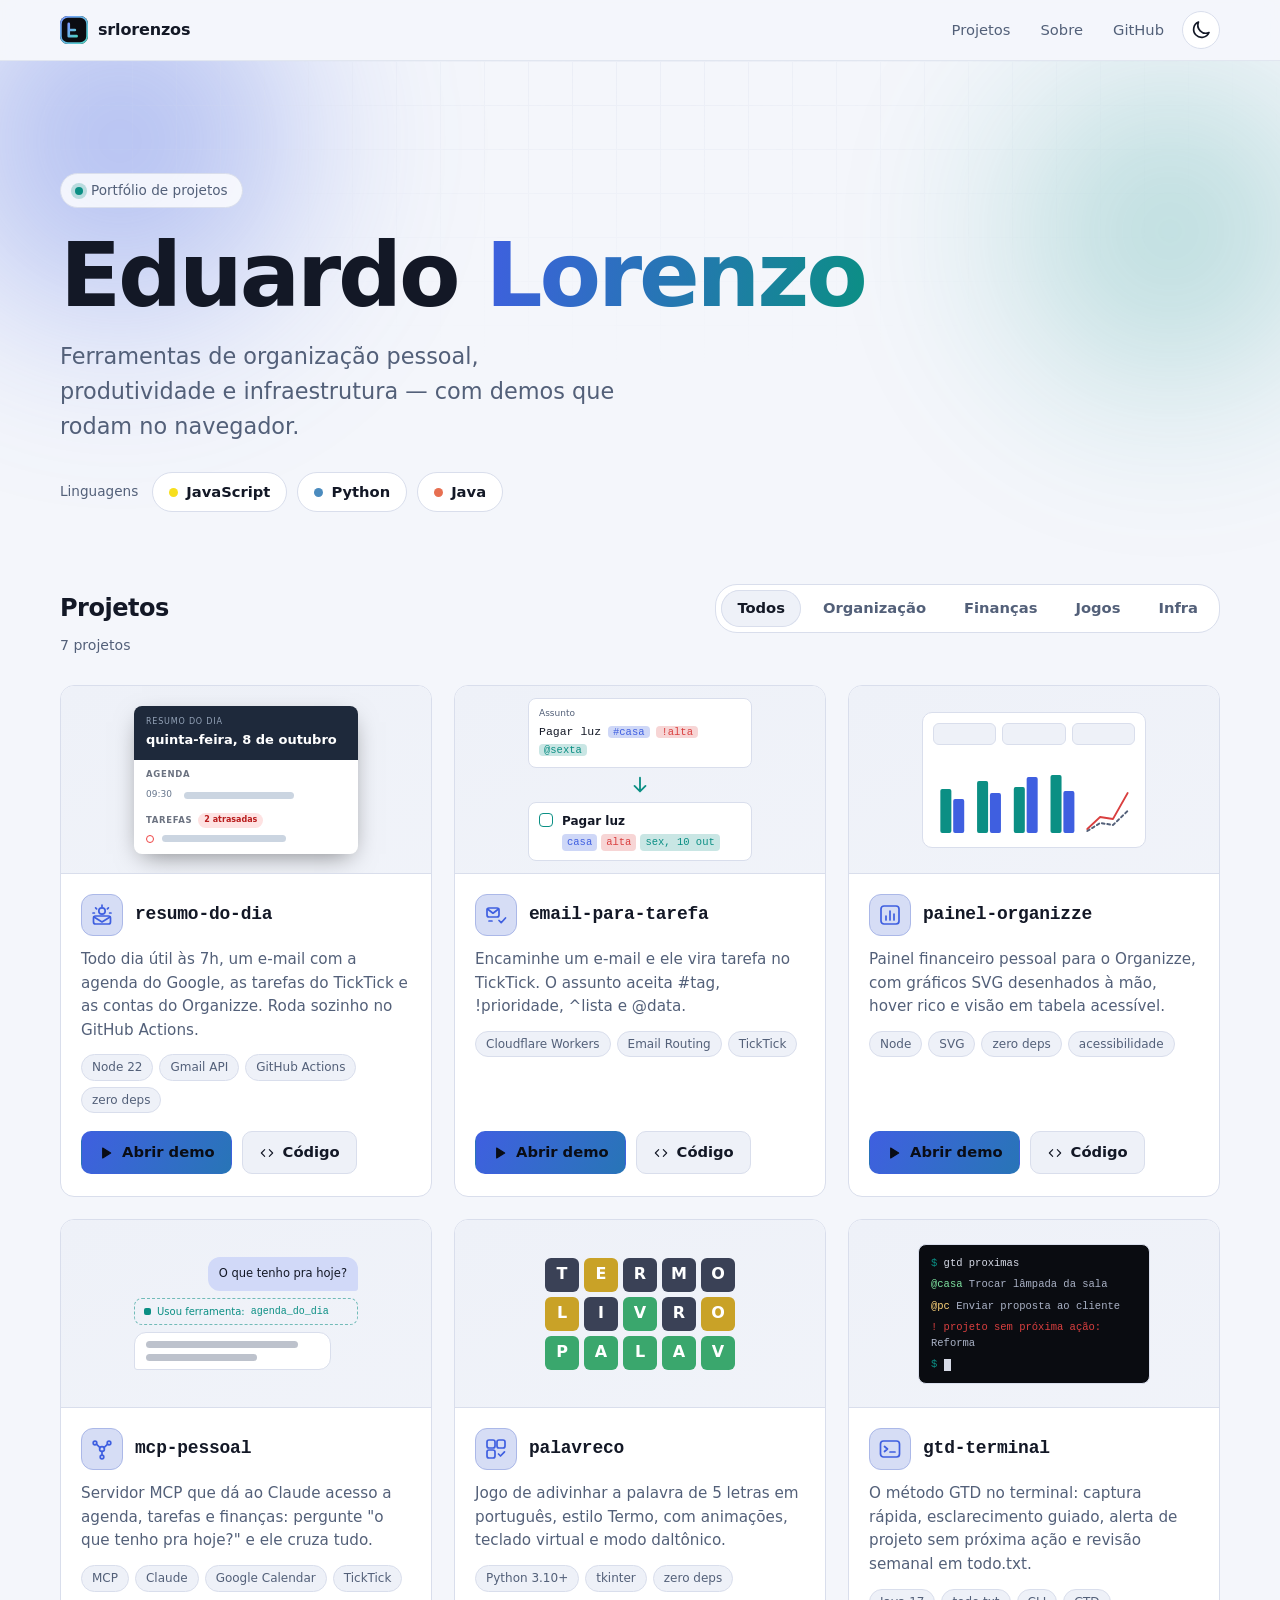
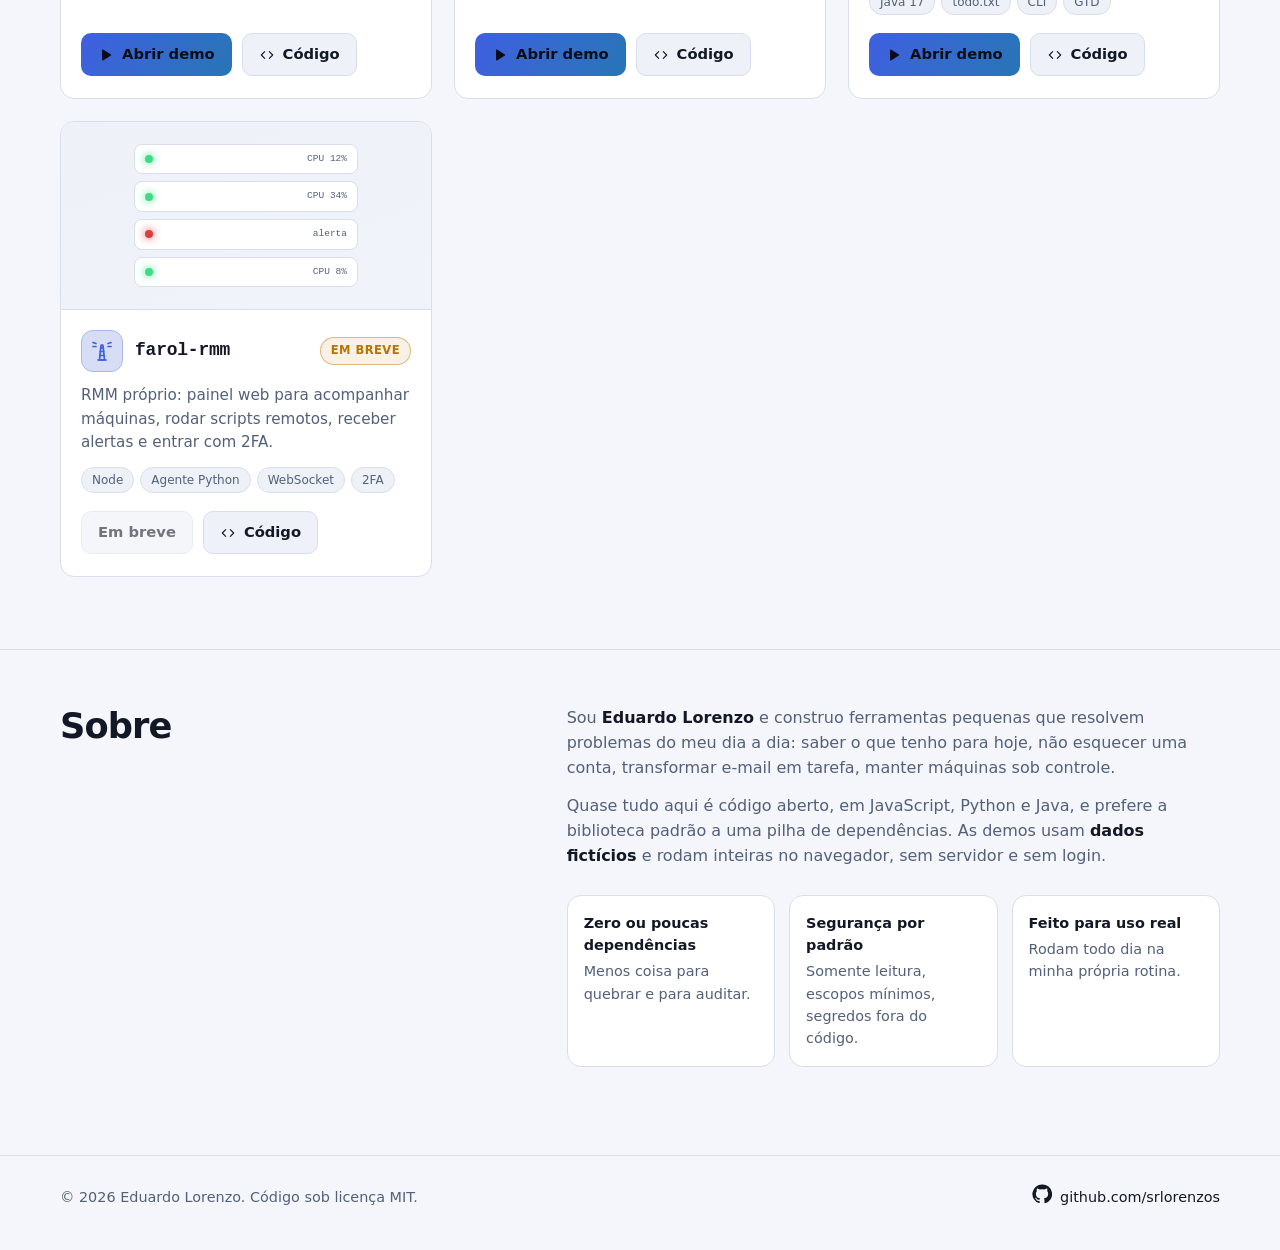
==== index.html @ 1c6fdedb "vitrine: site com demos dos projetos Co-Authored-By: Claude Opus 5.5 <noreply@anthropic.com>" ====
<!doctype html>
<html lang="pt-BR">
<head>
  <meta charset="utf-8">
  <meta name="viewport" content="width=device-width, initial-scale=1">
  <title>Eduardo Lorenzo · Vitrine de projetos</title>
  <meta name="description" content="Ferramentas de organização pessoal, produtividade e infraestrutura, com demos que rodam no navegador. Portfólio de Eduardo Lorenzo (srlorenzos).">
  <meta name="author" content="Eduardo Lorenzo">
  <meta name="color-scheme" content="dark light">
  <meta property="og:type" content="website">
  <meta property="og:locale" content="pt_BR">
  <meta property="og:title" content="Eduardo Lorenzo · Vitrine de projetos">
  <meta property="og:description" content="Ferramentas de organização pessoal, produtividade e infraestrutura, com demos que rodam no navegador.">
  <meta property="og:image" content="/assets/og.png">
  <meta name="twitter:card" content="summary_large_image">
  <link rel="icon" href="/assets/favicon.svg" type="image/svg+xml">
  <link rel="stylesheet" href="/assets/base.css">
  <link rel="stylesheet" href="/assets/home.css">
  <script src="/assets/tema.js"></script>
</head>
<body>
  <a class="pular" href="#projetos">Pular para os projetos</a>

  <header class="topo">
    <div class="container">
      <a class="logo" href="/" aria-label="Eduardo Lorenzo, início">
        <img src="/assets/favicon.svg" width="28" height="28" alt="">
        <span>srlorenzos</span>
      </a>
      <nav aria-label="Principal">
        <a class="lnk" href="#projetos">Projetos</a>
        <a class="lnk" href="#sobre">Sobre</a>
        <a class="lnk" href="https://github.com/srlorenzos" target="_blank" rel="noopener">GitHub</a>
        <button type="button" class="btn-icone" id="tema" aria-label="Alternar tema claro e escuro"></button>
      </nav>
    </div>
  </header>

  <main>
    <section class="hero" aria-labelledby="titulo">
      <div class="hero-grade" aria-hidden="true"></div>
      <div class="container">
        <span class="eyebrow"><i aria-hidden="true"></i> Portfólio de projetos</span>
        <h1 class="nome" id="titulo">Eduardo <span>Lorenzo</span></h1>
        <p class="frase">Ferramentas de organização pessoal, produtividade e infraestrutura — com demos que rodam no navegador.</p>
        <div class="chips-lang" role="group" aria-label="Filtrar por linguagem" id="chips-lang">
          <span class="rotulo">Linguagens</span>
        </div>
      </div>
    </section>

    <section class="vitrine" id="projetos" aria-labelledby="t-projetos">
      <div class="container">
        <div class="filtros">
          <h2 id="t-projetos">Projetos</h2>
          <div class="abas" role="group" aria-label="Filtrar por categoria" id="abas"></div>
          <p class="contagem" id="contagem" role="status" aria-live="polite"></p>
        </div>
        <div class="grade" id="grade"></div>
        <p class="vazio" id="vazio" hidden>Nenhum projeto com essa combinação de filtros.</p>
        <noscript><p class="vazio">Ative o JavaScript para ver a lista de projetos, ou visite <a href="https://github.com/srlorenzos">github.com/srlorenzos</a>.</p></noscript>
      </div>
    </section>

    <section class="sobre" id="sobre" aria-labelledby="t-sobre">
      <div class="container cols">
        <h2 id="t-sobre">Sobre</h2>
        <div>
          <p>Sou <strong>Eduardo Lorenzo</strong> e construo ferramentas pequenas que resolvem problemas do meu dia a dia: saber o que tenho para hoje, não esquecer uma conta, transformar e-mail em tarefa, manter máquinas sob controle.</p>
          <p>Quase tudo aqui é código aberto, em JavaScript, Python e Java, e prefere a biblioteca padrão a uma pilha de dependências. As demos usam <strong>dados fictícios</strong> e rodam inteiras no navegador, sem servidor e sem login.</p>
          <ul class="principios">
            <li><b>Zero ou poucas dependências</b>Menos coisa para quebrar e para auditar.</li>
            <li><b>Segurança por padrão</b>Somente leitura, escopos mínimos, segredos fora do código.</li>
            <li><b>Feito para uso real</b>Rodam todo dia na minha própria rotina.</li>
          </ul>
        </div>
      </div>
    </section>
  </main>

  <footer class="rodape">
    <div class="container">
      <span>© <span id="ano">2026</span> Eduardo Lorenzo. Código sob licença MIT.</span>
      <a href="https://github.com/srlorenzos" target="_blank" rel="noopener"><span id="ico-gh"></span> github.com/srlorenzos</a>
    </div>
  </footer>

  <script type="module" src="/assets/home.js"></script>
</body>
</html>
---- assets/base.css ----
/* Tokens e base compartilhados da vitrine. Tema escuro é o padrão. */
:root {
  color-scheme: dark;
  --fundo: #0b0d12;
  --superficie: #141821;
  --superficie-2: #1b2030;
  --borda: #262c3d;
  --texto: #e8ebf2;
  --texto-2: #9aa3b8;
  --destaque: #7c9cff;
  --destaque-2: #4fd1c5;
  --perigo: #ff6b6b;
  --aviso: #ffc46b;
  --raio: 14px;
  --sombra: 0 10px 30px -12px rgb(0 0 0 / .6);
  --fonte: system-ui, -apple-system, "Segoe UI", Roboto, "Helvetica Neue", Arial, sans-serif;
  --mono: ui-monospace, "Cascadia Code", "SF Mono", Consolas, "Liberation Mono", monospace;
}
:root[data-theme="light"] {
  color-scheme: light;
  --fundo: #f4f6fb;
  --superficie: #ffffff;
  --superficie-2: #eef1f8;
  --borda: #d9deec;
  --texto: #131826;
  --texto-2: #536079;
  --destaque: #3f5fe0;
  --destaque-2: #0b8f84;
  --perigo: #d93f3f;
  --aviso: #b87400;
  --sombra: 0 10px 30px -14px rgb(30 40 80 / .25);
}
@media (prefers-color-scheme: light) {
  :root:not([data-theme="dark"]) {
    color-scheme: light;
    --fundo: #f4f6fb;
    --superficie: #ffffff;
    --superficie-2: #eef1f8;
    --borda: #d9deec;
    --texto: #131826;
    --texto-2: #536079;
    --destaque: #3f5fe0;
    --destaque-2: #0b8f84;
    --perigo: #d93f3f;
    --aviso: #b87400;
    --sombra: 0 10px 30px -14px rgb(30 40 80 / .25);
  }
}

*, *::before, *::after { box-sizing: border-box; }
html { -webkit-text-size-adjust: 100%; }
body {
  margin: 0;
  background: var(--fundo);
  color: var(--texto);
  font-family: var(--fonte);
  line-height: 1.55;
  overflow-x: hidden;
}
img, svg { max-width: 100%; }
a { color: var(--destaque); }
:focus-visible { outline: 2px solid var(--destaque); outline-offset: 2px; border-radius: 6px; }
button { font: inherit; color: inherit; }
.so-leitor { position: absolute; width: 1px; height: 1px; overflow: hidden; clip: rect(0 0 0 0); white-space: nowrap; }
@media (prefers-reduced-motion: reduce) {
  *, *::before, *::after { animation-duration: .001ms !important; animation-iteration-count: 1 !important; transition-duration: .001ms !important; scroll-behavior: auto !important; }
}
---- assets/home.css ----
/* Estilos da página inicial. Tokens vêm de base.css. */
.container { width: min(1160px, 100% - 32px); margin-inline: auto; }

.pular { position: absolute; left: 16px; top: -60px; background: var(--destaque); color: #0b0d12; padding: 8px 14px; border-radius: 8px; z-index: 100; font-weight: 600; text-decoration: none; }
.pular:focus { top: 12px; }

/* ---------- topo ---------- */
.topo { position: sticky; top: 0; z-index: 20; backdrop-filter: saturate(1.4) blur(14px); background: color-mix(in srgb, var(--fundo) 78%, transparent); border-bottom: 1px solid color-mix(in srgb, var(--borda) 70%, transparent); }
.topo .container { display: flex; align-items: center; gap: 14px; height: 60px; }
.logo { display: inline-flex; align-items: center; gap: 10px; font-weight: 700; color: var(--texto); text-decoration: none; letter-spacing: -.01em; }
.logo svg { width: 28px; height: 28px; }
.topo nav { margin-left: auto; display: flex; gap: 6px; align-items: center; }
.topo nav a.lnk { color: var(--texto-2); text-decoration: none; padding: 6px 12px; border-radius: 999px; font-size: .92rem; }
.topo nav a.lnk:hover { color: var(--texto); background: var(--superficie); }
.btn-icone { display: inline-grid; place-items: center; width: 38px; height: 38px; border-radius: 50%; border: 1px solid var(--borda); background: var(--superficie); color: var(--texto); cursor: pointer; transition: border-color .2s, transform .2s; }
.btn-icone:hover { border-color: var(--destaque); transform: rotate(12deg); }
@media (max-width: 560px) { .topo nav a.lnk { display: none; } }

/* ---------- hero ---------- */
.hero { position: relative; padding: clamp(56px, 10vw, 112px) 0 clamp(36px, 6vw, 64px); isolation: isolate; overflow: clip; }
.hero::before, .hero::after { content: ""; position: absolute; z-index: -1; border-radius: 50%; filter: blur(80px); opacity: .5; }
.hero::before { width: 520px; height: 520px; left: -140px; top: -180px; background: radial-gradient(circle, var(--destaque), transparent 70%); animation: flutua 14s ease-in-out infinite alternate; }
.hero::after { width: 460px; height: 460px; right: -120px; top: -60px; background: radial-gradient(circle, var(--destaque-2), transparent 70%); opacity: .35; animation: flutua 18s ease-in-out infinite alternate-reverse; }
@keyframes flutua { to { transform: translate(60px, 40px) scale(1.12); } }
.hero-grade { position: absolute; inset: 0; z-index: -1; background-image: linear-gradient(var(--borda) 1px, transparent 1px), linear-gradient(90deg, var(--borda) 1px, transparent 1px); background-size: 44px 44px; opacity: .35; mask-image: radial-gradient(ellipse 70% 80% at 50% 0%, #000, transparent 75%); -webkit-mask-image: radial-gradient(ellipse 70% 80% at 50% 0%, #000, transparent 75%); }
.eyebrow { display: inline-flex; align-items: center; gap: 8px; padding: 6px 14px; border: 1px solid var(--borda); background: color-mix(in srgb, var(--superficie) 80%, transparent); border-radius: 999px; font-size: .85rem; color: var(--texto-2); }
.eyebrow i { width: 8px; height: 8px; border-radius: 50%; background: var(--destaque-2); box-shadow: 0 0 0 4px color-mix(in srgb, var(--destaque-2) 25%, transparent); }
h1.nome { font-size: clamp(2.6rem, 8.5vw, 5.6rem); line-height: 1.02; letter-spacing: -.035em; margin: 22px 0 18px; font-weight: 800; }
h1.nome span { background: linear-gradient(100deg, var(--destaque), var(--destaque-2)); -webkit-background-clip: text; background-clip: text; color: transparent; }
.frase { max-width: 40ch; font-size: clamp(1.1rem, 2.4vw, 1.4rem); color: var(--texto-2); margin: 0 0 28px; }
.chips-lang { display: flex; flex-wrap: wrap; gap: 10px; align-items: center; }
.chips-lang .rotulo { color: var(--texto-2); font-size: .85rem; margin-right: 4px; }
.chip { display: inline-flex; align-items: center; gap: 8px; padding: 8px 16px; border-radius: 999px; border: 1px solid var(--borda); background: var(--superficie); color: var(--texto); font-size: .92rem; font-weight: 600; cursor: pointer; transition: border-color .2s, background .2s, transform .15s; }
.chip:hover { border-color: var(--destaque); transform: translateY(-1px); }
.chip[aria-pressed="true"] { border-color: var(--destaque); background: color-mix(in srgb, var(--destaque) 18%, var(--superficie)); }
.chip .pt { width: 9px; height: 9px; border-radius: 50%; background: var(--c, var(--destaque)); }

/* ---------- filtros ---------- */
.vitrine { padding: 8px 0 72px; }
.filtros { display: flex; flex-wrap: wrap; align-items: center; gap: 10px 16px; margin-bottom: 28px; }
.filtros h2 { font-size: 1.5rem; letter-spacing: -.02em; margin: 0 auto 0 0; }
.abas { display: flex; flex-wrap: wrap; gap: 6px; padding: 5px; background: var(--superficie); border: 1px solid var(--borda); border-radius: 22px; }
.aba { border: 0; background: transparent; color: var(--texto-2); padding: 7px 16px; border-radius: 999px; cursor: pointer; font-size: .92rem; font-weight: 600; transition: background .2s, color .2s; }
.aba:hover { color: var(--texto); }
.aba[aria-pressed="true"] { background: var(--superficie-2); color: var(--texto); box-shadow: inset 0 0 0 1px var(--borda); }
.contagem { color: var(--texto-2); font-size: .88rem; width: 100%; margin: -8px 0 0; min-height: 1.4em; }

/* ---------- grid de cards ---------- */
.grade { display: grid; grid-template-columns: repeat(auto-fill, minmax(min(100%, 340px), 1fr)); gap: 22px; }
.card { --mx: 50%; --my: 0%; position: relative; display: flex; flex-direction: column; background: var(--superficie); border: 1px solid var(--borda); border-radius: var(--raio); transition: transform .35s cubic-bezier(.2,.7,.2,1), box-shadow .35s; }
.card[hidden] { display: none; }
.card::before { content: ""; position: absolute; inset: -1px; border-radius: inherit; padding: 1.5px; background: radial-gradient(260px circle at var(--mx) var(--my), var(--destaque), var(--destaque-2) 45%, transparent 75%); -webkit-mask: linear-gradient(#000 0 0) content-box, linear-gradient(#000 0 0); -webkit-mask-composite: xor; mask: linear-gradient(#000 0 0) content-box exclude, linear-gradient(#000 0 0); mask-composite: exclude; opacity: 0; transition: opacity .3s; pointer-events: none; }
.card::after { content: ""; position: absolute; inset: 0; border-radius: inherit; background: radial-gradient(420px circle at var(--mx) var(--my), color-mix(in srgb, var(--destaque) 10%, transparent), transparent 60%); opacity: 0; transition: opacity .3s; pointer-events: none; }
.card:hover, .card:focus-within { transform: translateY(-6px); box-shadow: var(--sombra); }
.card:hover::before, .card:focus-within::before, .card:hover::after, .card:focus-within::after { opacity: 1; }
.card-preview { position: relative; height: 188px; overflow: hidden; border-radius: calc(var(--raio) - 1px) calc(var(--raio) - 1px) 0 0; background: linear-gradient(160deg, var(--superficie-2), color-mix(in srgb, var(--superficie-2) 60%, var(--fundo))); border-bottom: 1px solid var(--borda); display: grid; place-items: center; }
.card-preview > .pv { transition: transform .5s cubic-bezier(.2,.7,.2,1); }
.card:hover .card-preview > .pv, .card:focus-within .card-preview > .pv { transform: scale(1.06); }
.card-corpo { padding: 20px 20px 22px; display: flex; flex-direction: column; gap: 12px; flex: 1; position: relative; z-index: 1; }
.card-cab { display: flex; align-items: center; gap: 12px; }
.icone { flex: none; display: grid; place-items: center; width: 42px; height: 42px; border-radius: 12px; color: var(--destaque); background: color-mix(in srgb, var(--destaque) 14%, var(--superficie-2)); border: 1px solid color-mix(in srgb, var(--destaque) 30%, var(--borda)); }
.card h3 { margin: 0; font-size: 1.12rem; letter-spacing: -.01em; font-family: var(--mono); font-weight: 650; }
.selo-breve { margin-left: auto; font-size: .72rem; font-weight: 700; letter-spacing: .04em; text-transform: uppercase; padding: 4px 10px; border-radius: 999px; color: var(--aviso); border: 1px solid color-mix(in srgb, var(--aviso) 45%, transparent); background: color-mix(in srgb, var(--aviso) 10%, transparent); }
.card p.desc { margin: 0; color: var(--texto-2); font-size: .95rem; }
.tags { display: flex; flex-wrap: wrap; gap: 6px; list-style: none; margin: 0; padding: 0; }
.tags li { font-size: .75rem; padding: 3px 10px; border-radius: 999px; background: var(--superficie-2); color: var(--texto-2); border: 1px solid var(--borda); }
.acoes { display: flex; gap: 10px; margin-top: auto; padding-top: 6px; flex-wrap: wrap; }
.btn { display: inline-flex; align-items: center; justify-content: center; gap: 8px; padding: 9px 16px; border-radius: 10px; font-weight: 650; font-size: .92rem; text-decoration: none; border: 1px solid var(--borda); background: var(--superficie-2); color: var(--texto); cursor: pointer; transition: transform .15s, border-color .2s, background .2s; }
.btn:hover { border-color: var(--destaque); transform: translateY(-1px); }
.btn svg { width: 16px; height: 16px; }
.btn.primario { background: linear-gradient(120deg, var(--destaque), color-mix(in srgb, var(--destaque) 55%, var(--destaque-2))); color: #0a0d16; border-color: transparent; }
.btn.primario:hover { filter: brightness(1.08); }
.btn[aria-disabled="true"] { opacity: .6; cursor: not-allowed; }
.btn[aria-disabled="true"]:hover { transform: none; border-color: var(--borda); }
.vazio { text-align: center; color: var(--texto-2); padding: 48px 0; }

/* ---------- sobre / rodapé ---------- */
.sobre { padding: 56px 0 72px; border-top: 1px solid var(--borda); }
.sobre .cols { display: grid; grid-template-columns: 1fr 1.4fr; gap: 40px; align-items: start; }
.sobre h2 { font-size: clamp(1.6rem, 4vw, 2.2rem); letter-spacing: -.025em; margin: 0; line-height: 1.15; }
.sobre p { color: var(--texto-2); margin: 0 0 14px; max-width: 62ch; }
.sobre strong { color: var(--texto); }
.principios { display: grid; grid-template-columns: repeat(3, 1fr); gap: 14px; margin-top: 26px; padding: 0; list-style: none; }
.principios li { background: var(--superficie); border: 1px solid var(--borda); border-radius: var(--raio); padding: 16px; font-size: .9rem; color: var(--texto-2); }
.principios b { display: block; color: var(--texto); margin-bottom: 4px; }
@media (max-width: 800px) { .sobre .cols { grid-template-columns: 1fr; gap: 18px; } .principios { grid-template-columns: 1fr; } }
.rodape { border-top: 1px solid var(--borda); padding: 28px 0 40px; color: var(--texto-2); font-size: .9rem; }
.rodape .container { display: flex; flex-wrap: wrap; gap: 12px 24px; align-items: center; justify-content: space-between; }
.rodape a { color: var(--texto); display: inline-flex; gap: 8px; align-items: center; text-decoration: none; }
.rodape a:hover { color: var(--destaque); }

/* ---------- miniaturas ---------- */
.pv { width: 224px; font-size: 11px; color: var(--texto); }
.pv-linha { display: block; height: 7px; width: var(--w); border-radius: 4px; background: color-mix(in srgb, var(--texto-2) 38%, transparent); }
.pv-resumo { background: #fff; color: #1e293b; border-radius: 8px; overflow: hidden; box-shadow: 0 8px 24px -8px rgb(0 0 0 / .5); padding-bottom: 8px; }
.pv-resumo .pv-cab { background: #1e293b; padding: 10px 12px; display: grid; gap: 2px; }
.pv-resumo .pv-cab span { font-size: 8px; letter-spacing: .1em; color: #94a3b8; }
.pv-resumo .pv-cab b { color: #fff; font-size: 13px; }
.pv-resumo .pv-sec { padding: 8px 12px 4px; font-weight: 700; font-size: 8.5px; letter-spacing: .08em; text-transform: uppercase; color: #6b7280; display: flex; gap: 6px; align-items: center; }
.pv-resumo .pv-lin { display: flex; align-items: center; gap: 8px; padding: 3px 12px; }
.pv-resumo em { font-style: normal; font-size: 9px; color: #64748b; width: 30px; }
.pv-resumo .pv-linha { background: #cbd5e1; }
.pv-pill { font-size: 8px; padding: 1px 6px; border-radius: 99px; text-transform: none; letter-spacing: 0; }
.pv-pill.perigo { background: #fee2e2; color: #b91c1c; }
.pv-ponto { width: 8px; height: 8px; border-radius: 50%; border: 1.5px solid #94a3b8; }
.pv-ponto.alta { border-color: #ef4444; }

.pv-email { display: grid; gap: 6px; justify-items: stretch; }
.pv-assunto { background: var(--superficie); border: 1px solid var(--borda); border-radius: 8px; padding: 8px 10px; display: grid; gap: 2px; }
.pv-assunto small { color: var(--texto-2); font-size: 9px; }
.pv-assunto span { font-family: var(--mono); font-size: 11.5px; }
.pv-seta { justify-self: center; color: var(--destaque-2); }
.pv-tarefa { display: flex; gap: 9px; background: var(--superficie); border: 1px solid var(--borda); border-radius: 8px; padding: 9px 10px; align-items: flex-start; }
.pv-tarefa b { font-size: 12px; display: block; margin-bottom: 4px; }
.pv-tarefa span { display: flex; gap: 4px; flex-wrap: wrap; }
.pv-check { flex: none; width: 14px; height: 14px; border: 1.5px solid var(--destaque-2); border-radius: 4px; margin-top: 1px; }
.pv-email mark { font-family: var(--mono); font-size: 10.5px; padding: 0 5px; border-radius: 4px; color: inherit; }
.pv-email mark.t { background: color-mix(in srgb, var(--destaque) 25%, transparent); color: var(--destaque); }
.pv-email mark.p { background: color-mix(in srgb, var(--perigo) 22%, transparent); color: var(--perigo); }
.pv-email mark.d { background: color-mix(in srgb, var(--destaque-2) 22%, transparent); color: var(--destaque-2); }

.pv-painel { background: var(--superficie); border: 1px solid var(--borda); border-radius: 10px; padding: 10px; display: grid; gap: 8px; }
.pv-kpis { display: grid; grid-template-columns: repeat(3, 1fr); gap: 6px; }
.pv-kpis i { height: 22px; border-radius: 6px; background: var(--superficie-2); border: 1px solid var(--borda); }
.pv-painel svg { width: 100%; height: 84px; }
.pv-painel .rec { fill: var(--destaque-2); }
.pv-painel .desp { fill: var(--destaque); }
.pv-painel .linha-acum, .pv-painel .linha-ant { fill: none; stroke-width: 2; stroke-linecap: round; stroke-linejoin: round; }
.pv-painel .linha-acum { stroke: var(--perigo); }
.pv-painel .linha-ant { stroke: var(--texto-2); stroke-dasharray: 3 3; }

.pv-mcp { display: grid; gap: 7px; }
.pv-bolha { padding: 8px 11px; border-radius: 12px; font-size: 11.5px; max-width: 88%; }
.pv-bolha.eu { justify-self: end; background: color-mix(in srgb, var(--destaque) 24%, var(--superficie)); border-bottom-right-radius: 3px; }
.pv-bolha.ia { background: var(--superficie); border: 1px solid var(--borda); border-bottom-left-radius: 3px; display: grid; gap: 6px; }
.pv-tool { border: 1px dashed color-mix(in srgb, var(--destaque-2) 55%, transparent); color: var(--destaque-2); border-radius: 8px; padding: 5px 9px; font-size: 10px; display: flex; align-items: center; gap: 6px; }
.pv-tool code { font-family: var(--mono); }
.pv-chave { width: 7px; height: 7px; border-radius: 2px; background: var(--destaque-2); }

.pv-palavreco { width: auto; }
.pv-tiles { display: grid; grid-template-columns: repeat(5, 1fr); gap: 5px; width: 190px; margin: 0 auto; }
.pv-tiles b { aspect-ratio: 1; display: grid; place-items: center; border-radius: 6px; font-size: 16px; color: #fff; }
.pv-tiles .v { background: #3aa76d; }
.pv-tiles .a { background: #c9a227; }
.pv-tiles .c { background: #3a4156; }

.pv-gtd { background: #0a0c11; border: 1px solid var(--borda); border-radius: 8px; padding: 10px 12px; font-family: var(--mono); font-size: 10.5px; display: grid; gap: 5px; width: 232px; color: #d6dae6; }
.pv-gtd .pr { color: var(--destaque-2); }
.pv-gtd .v { color: #7ee2a0; }
.pv-gtd .a { color: #ffd479; }
.pv-gtd .x { color: var(--perigo); }
.pv-gtd .d { color: #aab2c6; }
.cursor { display: inline-block; width: 7px; height: 12px; background: #d6dae6; vertical-align: middle; animation: pisca 1s steps(1) infinite; }
@keyframes pisca { 50% { opacity: 0; } }

.pv-farol { display: grid; gap: 7px; }
.pv-maq { display: flex; align-items: center; gap: 9px; background: var(--superficie); border: 1px solid var(--borda); border-radius: 8px; padding: 7px 10px; }
.pv-maq em { margin-left: auto; font-style: normal; font-size: 9.5px; color: var(--texto-2); font-family: var(--mono); }
.pv-maq u { width: 8px; height: 8px; border-radius: 50%; flex: none; }
.pv-maq u.ok { background: #3ddc84; box-shadow: 0 0 8px #3ddc84; }
.pv-maq u.mal { background: var(--perigo); box-shadow: 0 0 8px var(--perigo); }
.pv-maq .pv-linha { flex: 0 0 auto; width: calc(var(--w) * 1.1px); }

@media (max-width: 420px) { .acoes .btn { flex: 1; } }
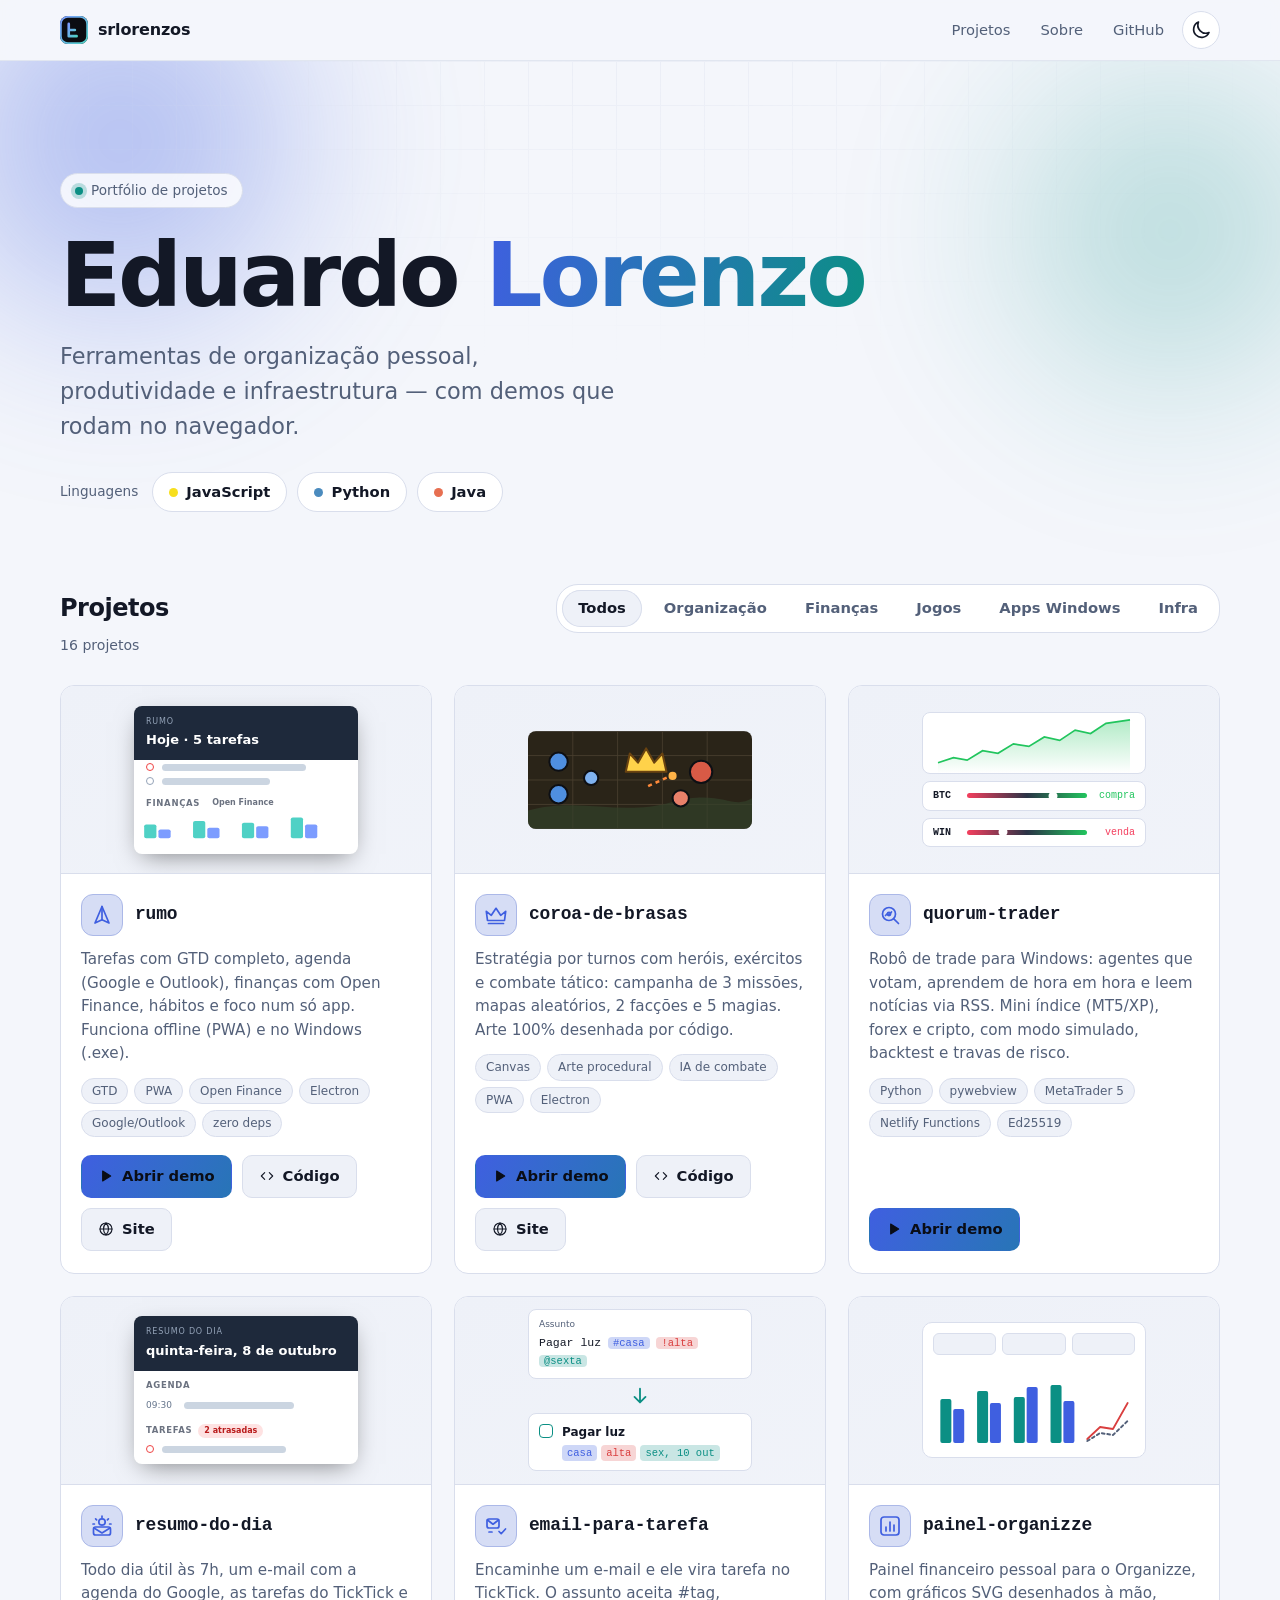
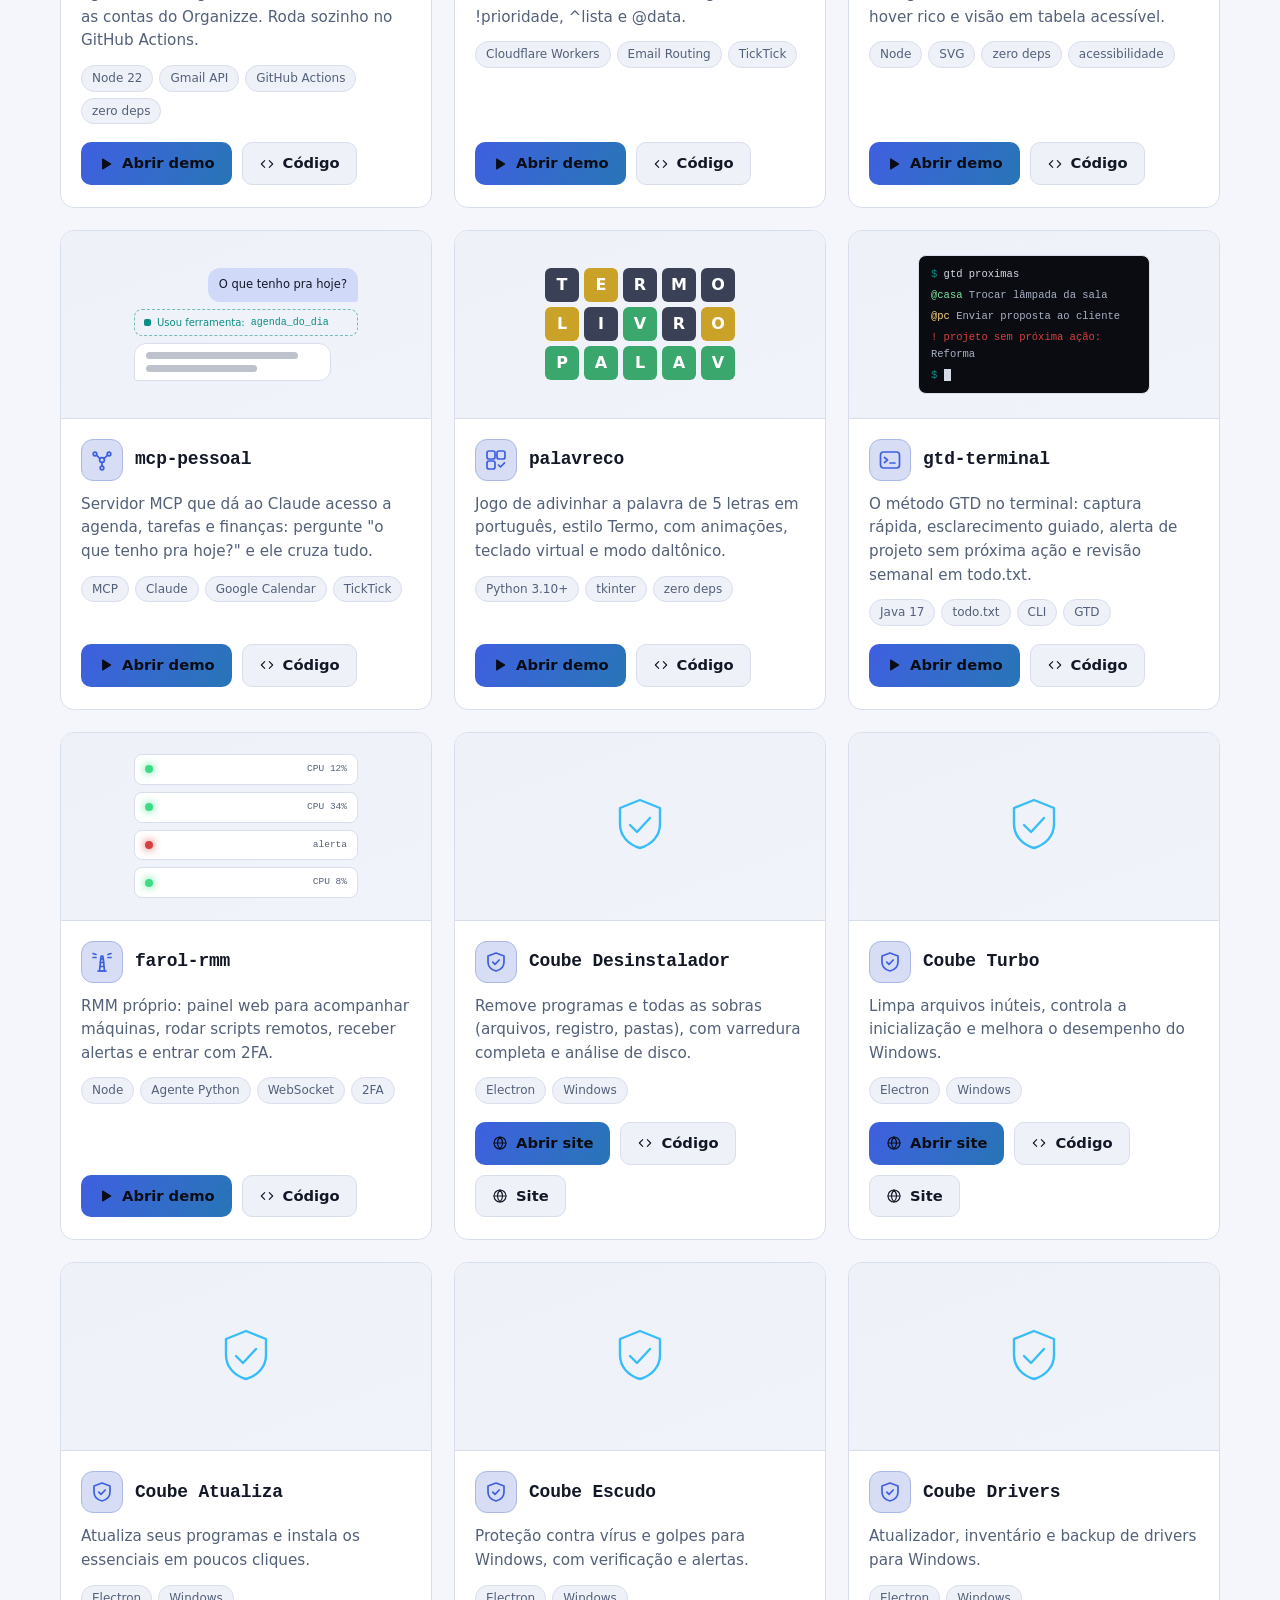
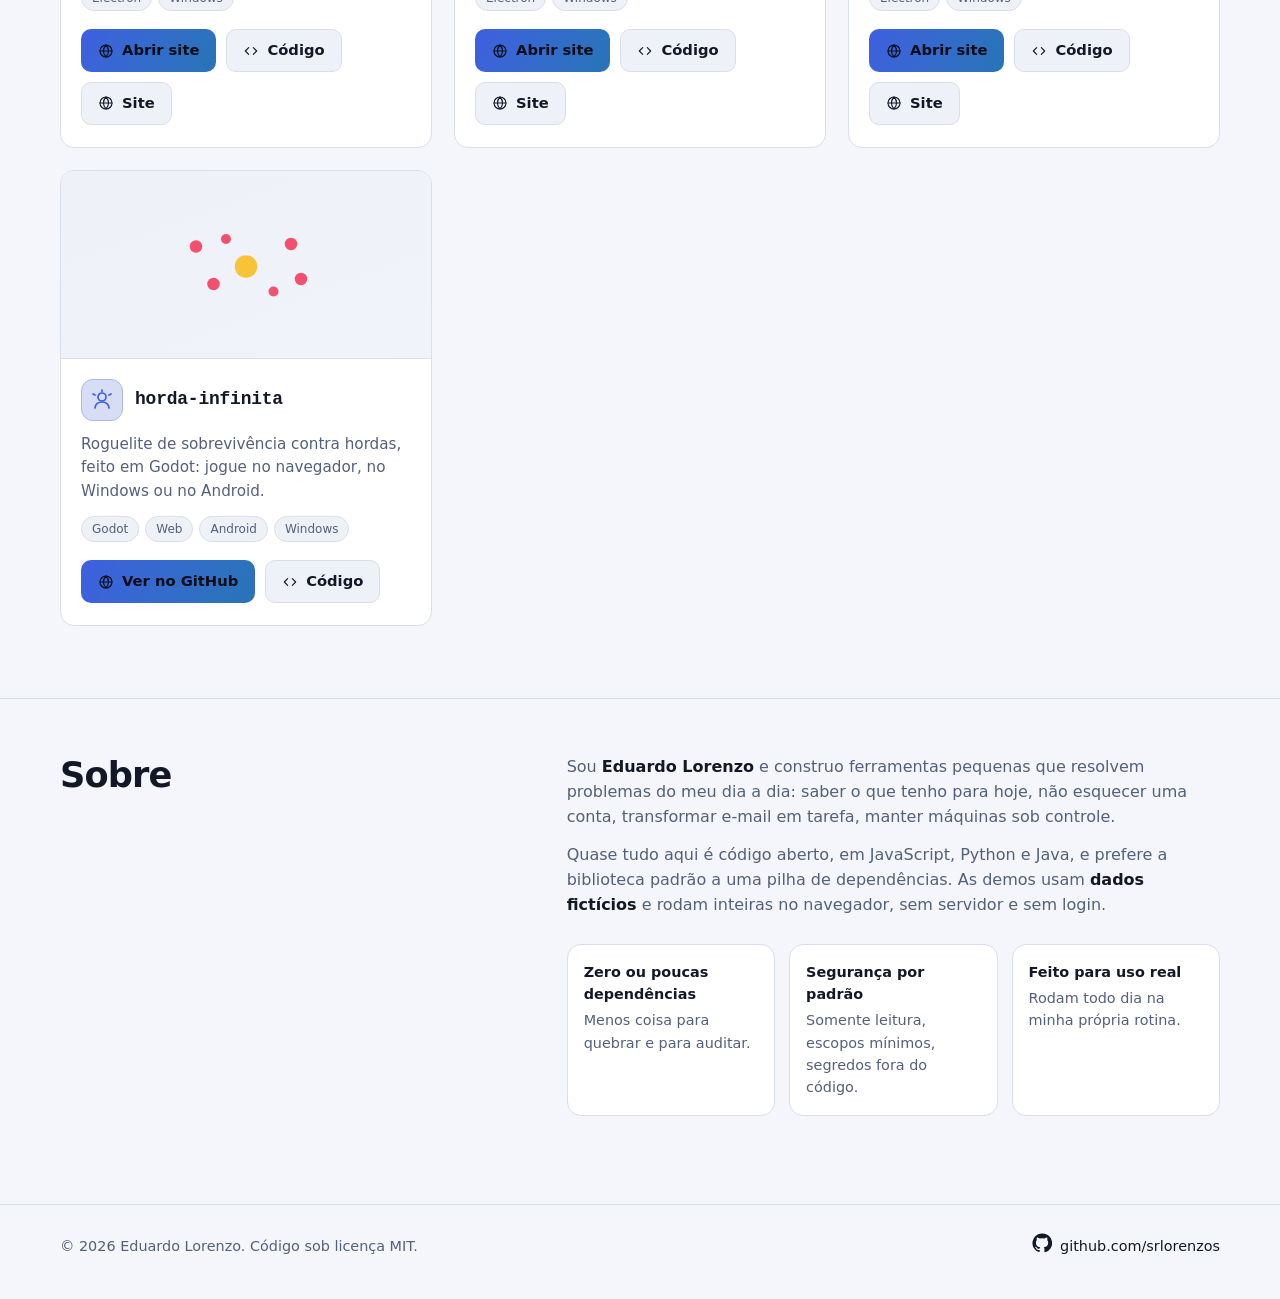
==== commit c674ddde: "vitrine: corrige referências à Netlify (fora do ar) e adiciona LICENSE Meta tags og:image/og:url/can" ====
--- a/index.html
+++ b/index.html
@@ -11,7 +11,9 @@
   <meta property="og:locale" content="pt_BR">
   <meta property="og:title" content="Eduardo Lorenzo · Vitrine de projetos">
   <meta property="og:description" content="Ferramentas de organização pessoal, produtividade e infraestrutura, com demos que rodam no navegador.">
-  <meta property="og:image" content="/assets/og.png">
+  <meta property="og:image" content="https://srlorenzos.vercel.app/assets/og.png">
+  <meta property="og:url" content="https://srlorenzos.vercel.app/">
+  <link rel="canonical" href="https://srlorenzos.vercel.app/">
   <meta name="twitter:card" content="summary_large_image">
   <link rel="icon" href="/assets/favicon.svg" type="image/svg+xml">
   <link rel="stylesheet" href="/assets/base.css">
--- a/assets/home.css
+++ b/assets/home.css
@@ -161,4 +161,13 @@
 .pv-maq u.mal { background: var(--perigo); box-shadow: 0 0 8px var(--perigo); }
 .pv-maq .pv-linha { flex: 0 0 auto; width: calc(var(--w) * 1.1px); }
 
+.pv-quorum { display: grid; gap: 7px; }
+.pv-q-graf { width: 100%; height: 62px; display: block; background: var(--superficie); border: 1px solid var(--borda); border-radius: 8px; }
+.pv-q-linha { display: flex; align-items: center; gap: 8px; background: var(--superficie); border: 1px solid var(--borda); border-radius: 8px; padding: 6px 10px; font-family: var(--mono); font-size: 10px; }
+.pv-q-linha b { width: 26px; }
+.pv-q-medidor { position: relative; flex: 1; height: 5px; border-radius: 5px; background: linear-gradient(90deg, #f43f5e, #2a3346 50%, #22c55e); }
+.pv-q-medidor i { position: absolute; top: 50%; width: 9px; height: 9px; border-radius: 50%; background: #fff; transform: translate(-50%, -50%); }
+.pv-q-linha em { font-style: normal; width: 40px; text-align: right; }
+.pv-q-linha .c { color: #22c55e; } .pv-q-linha .v { color: #f43f5e; }
+
 @media (max-width: 420px) { .acoes .btn { flex: 1; } }
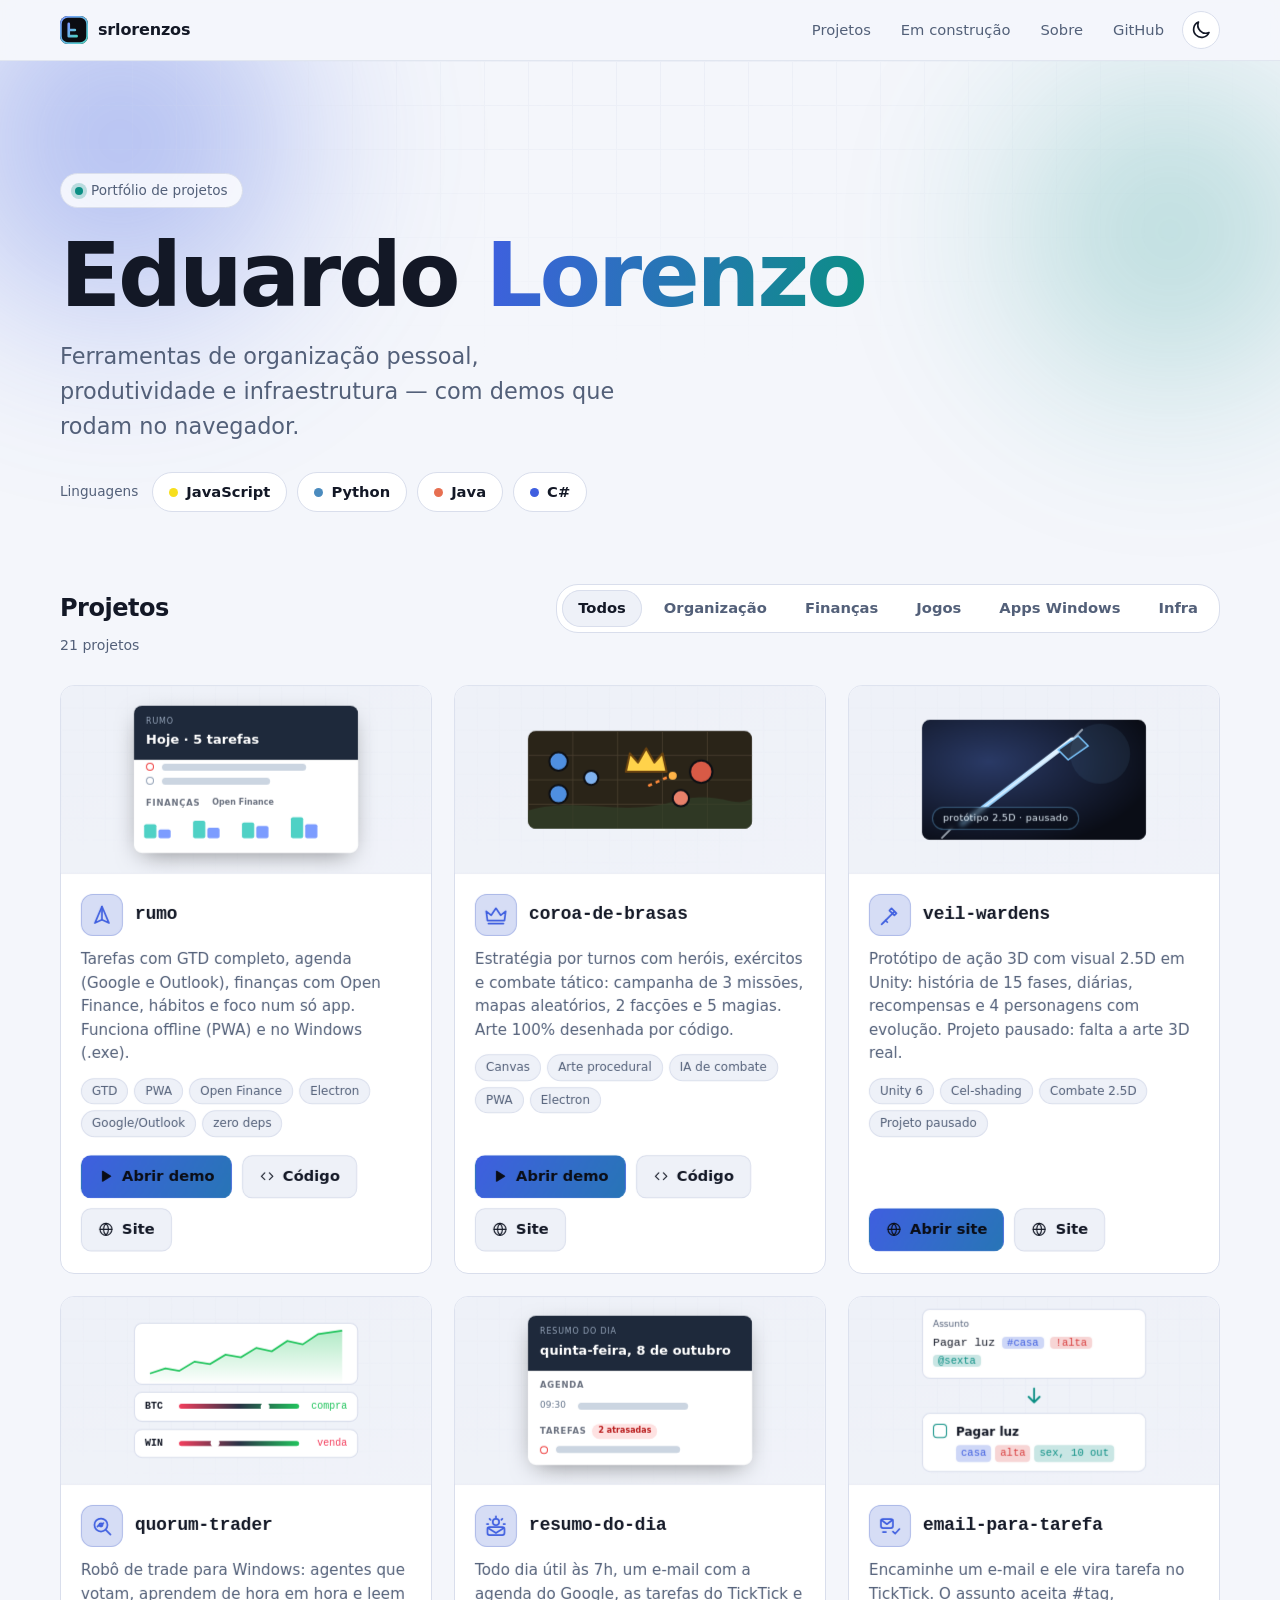
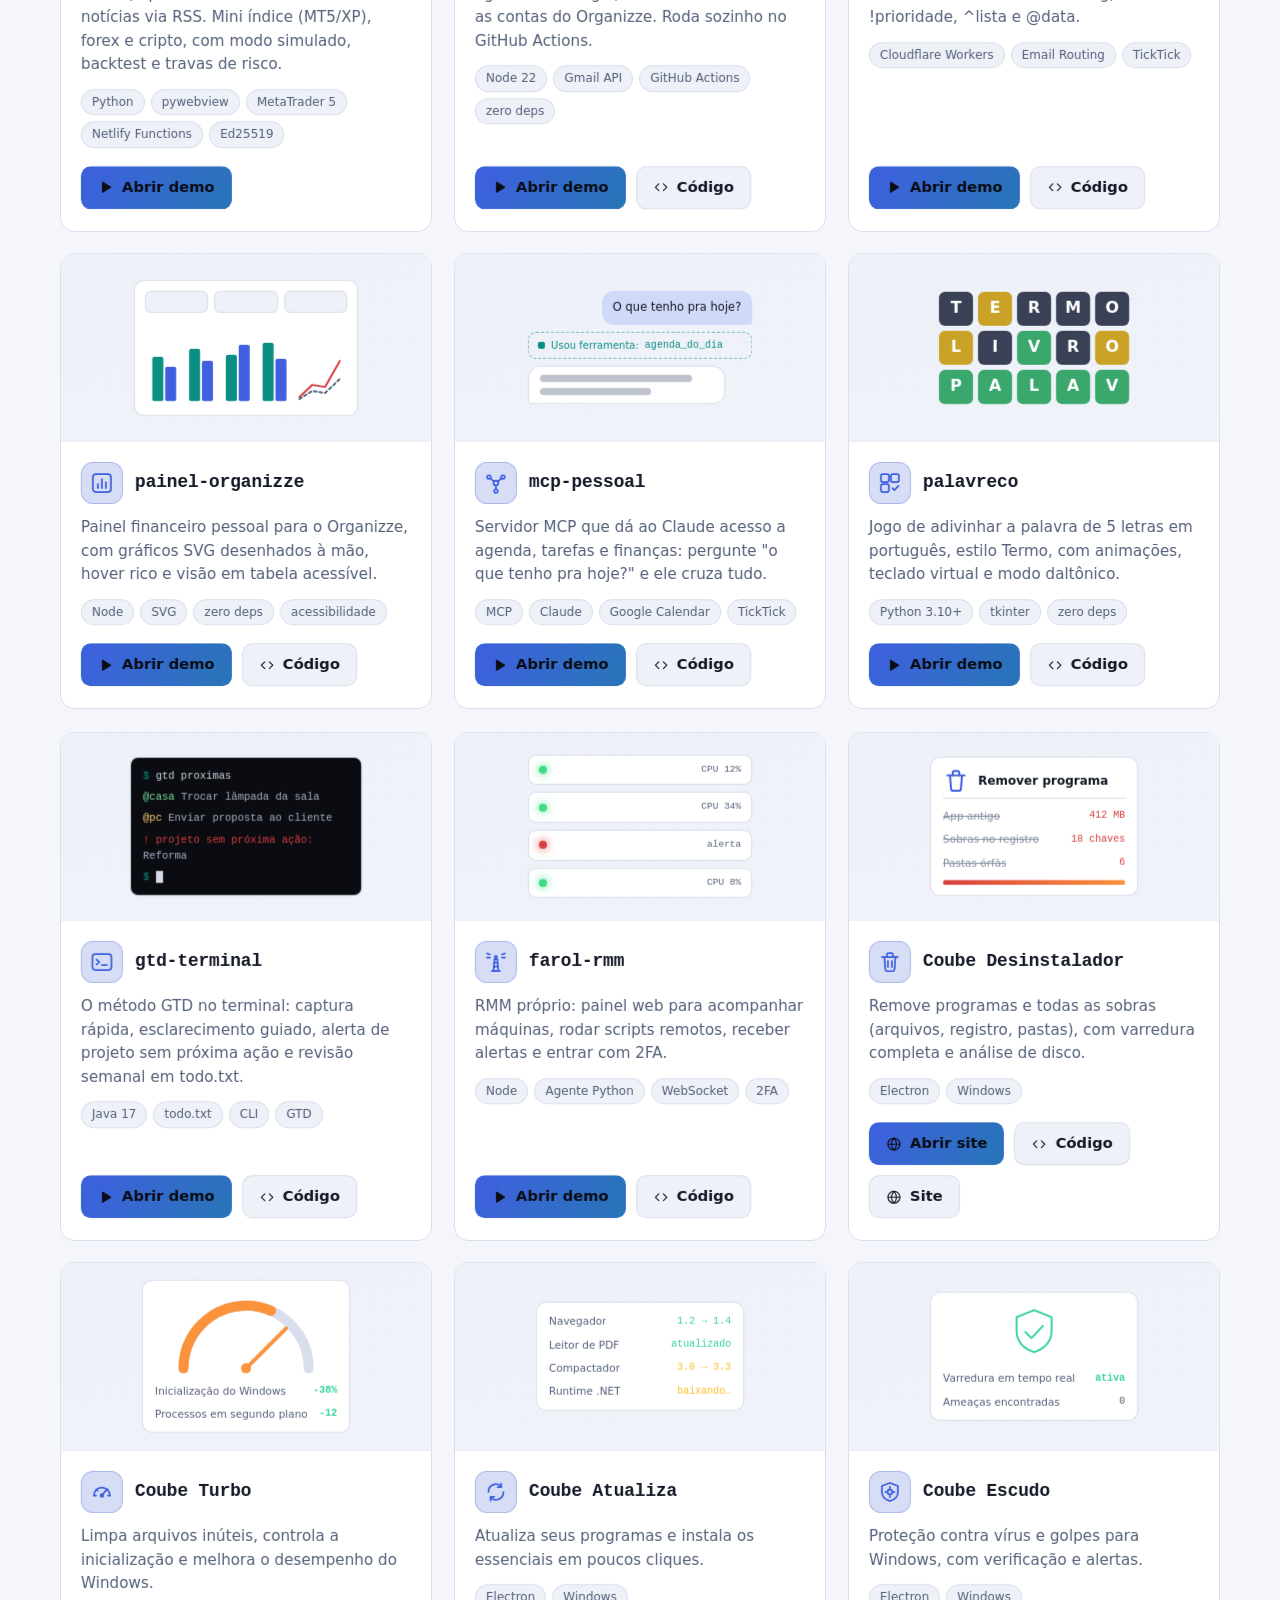
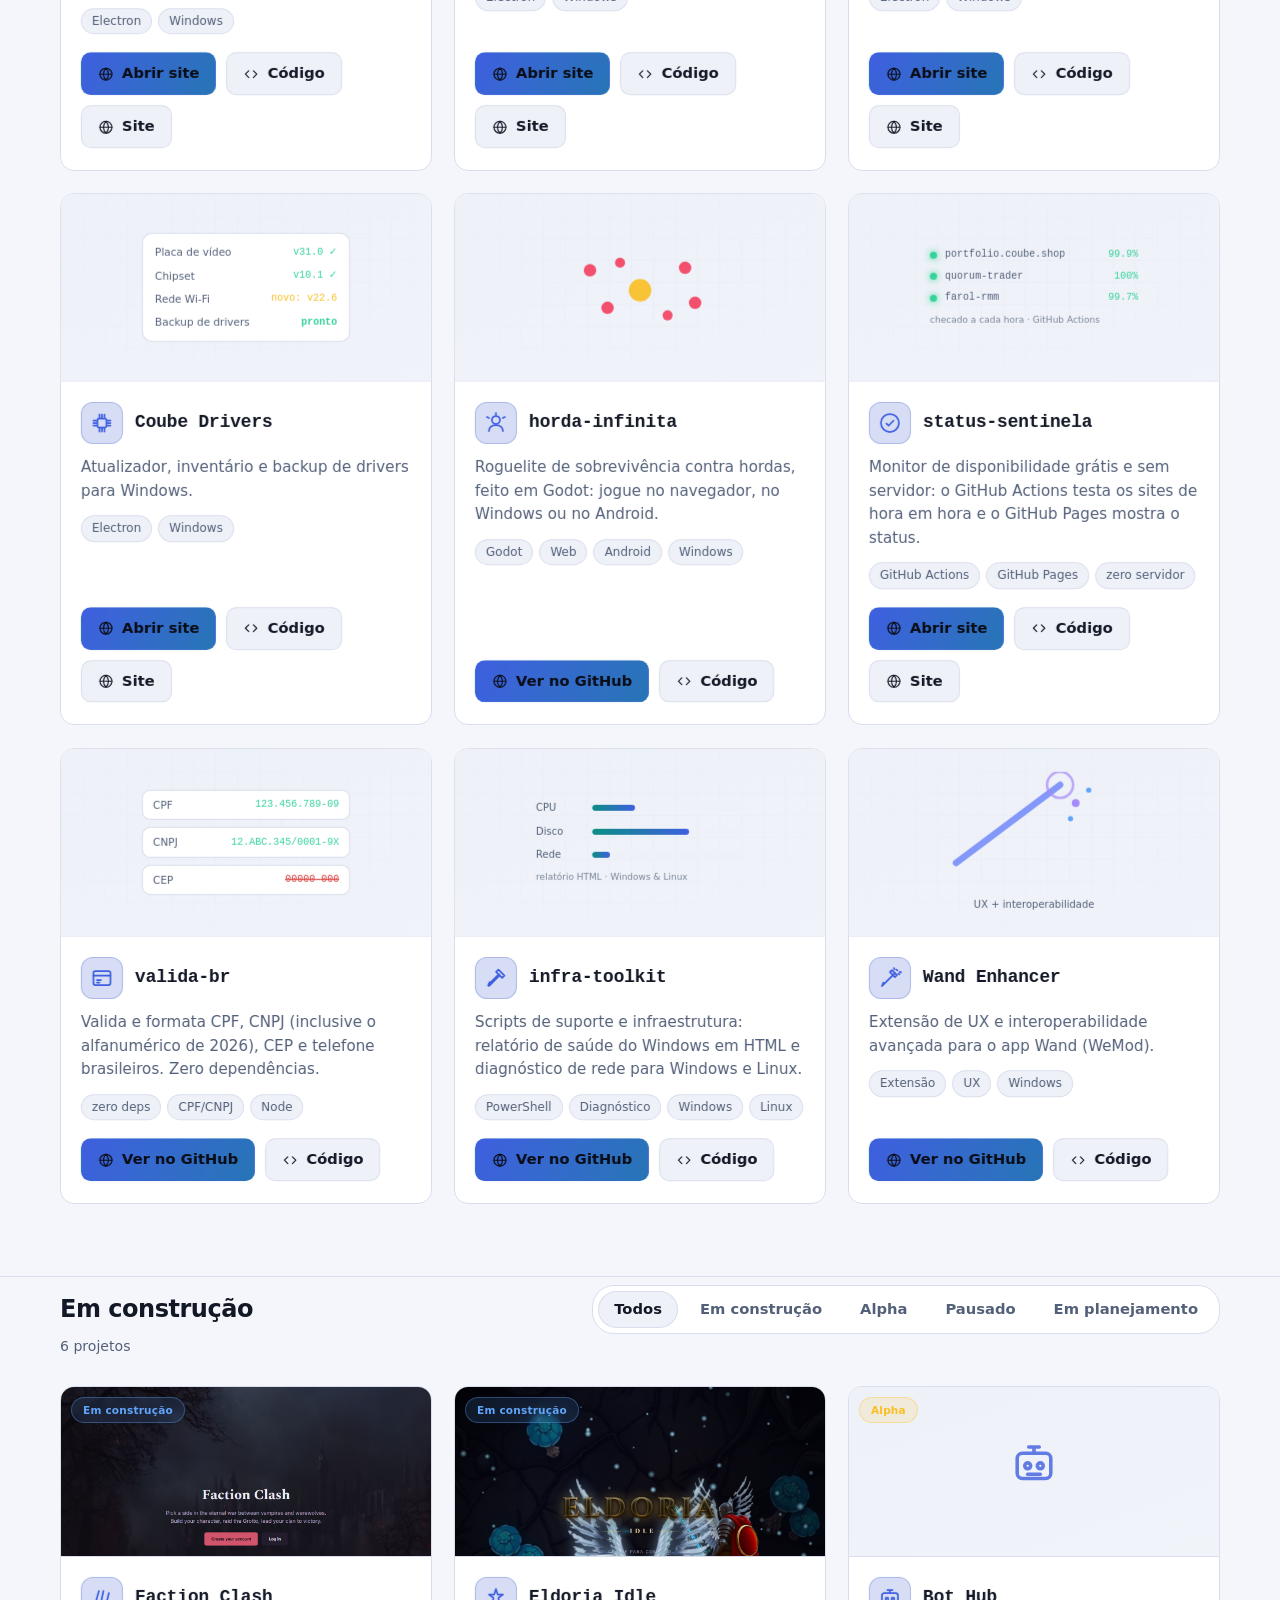
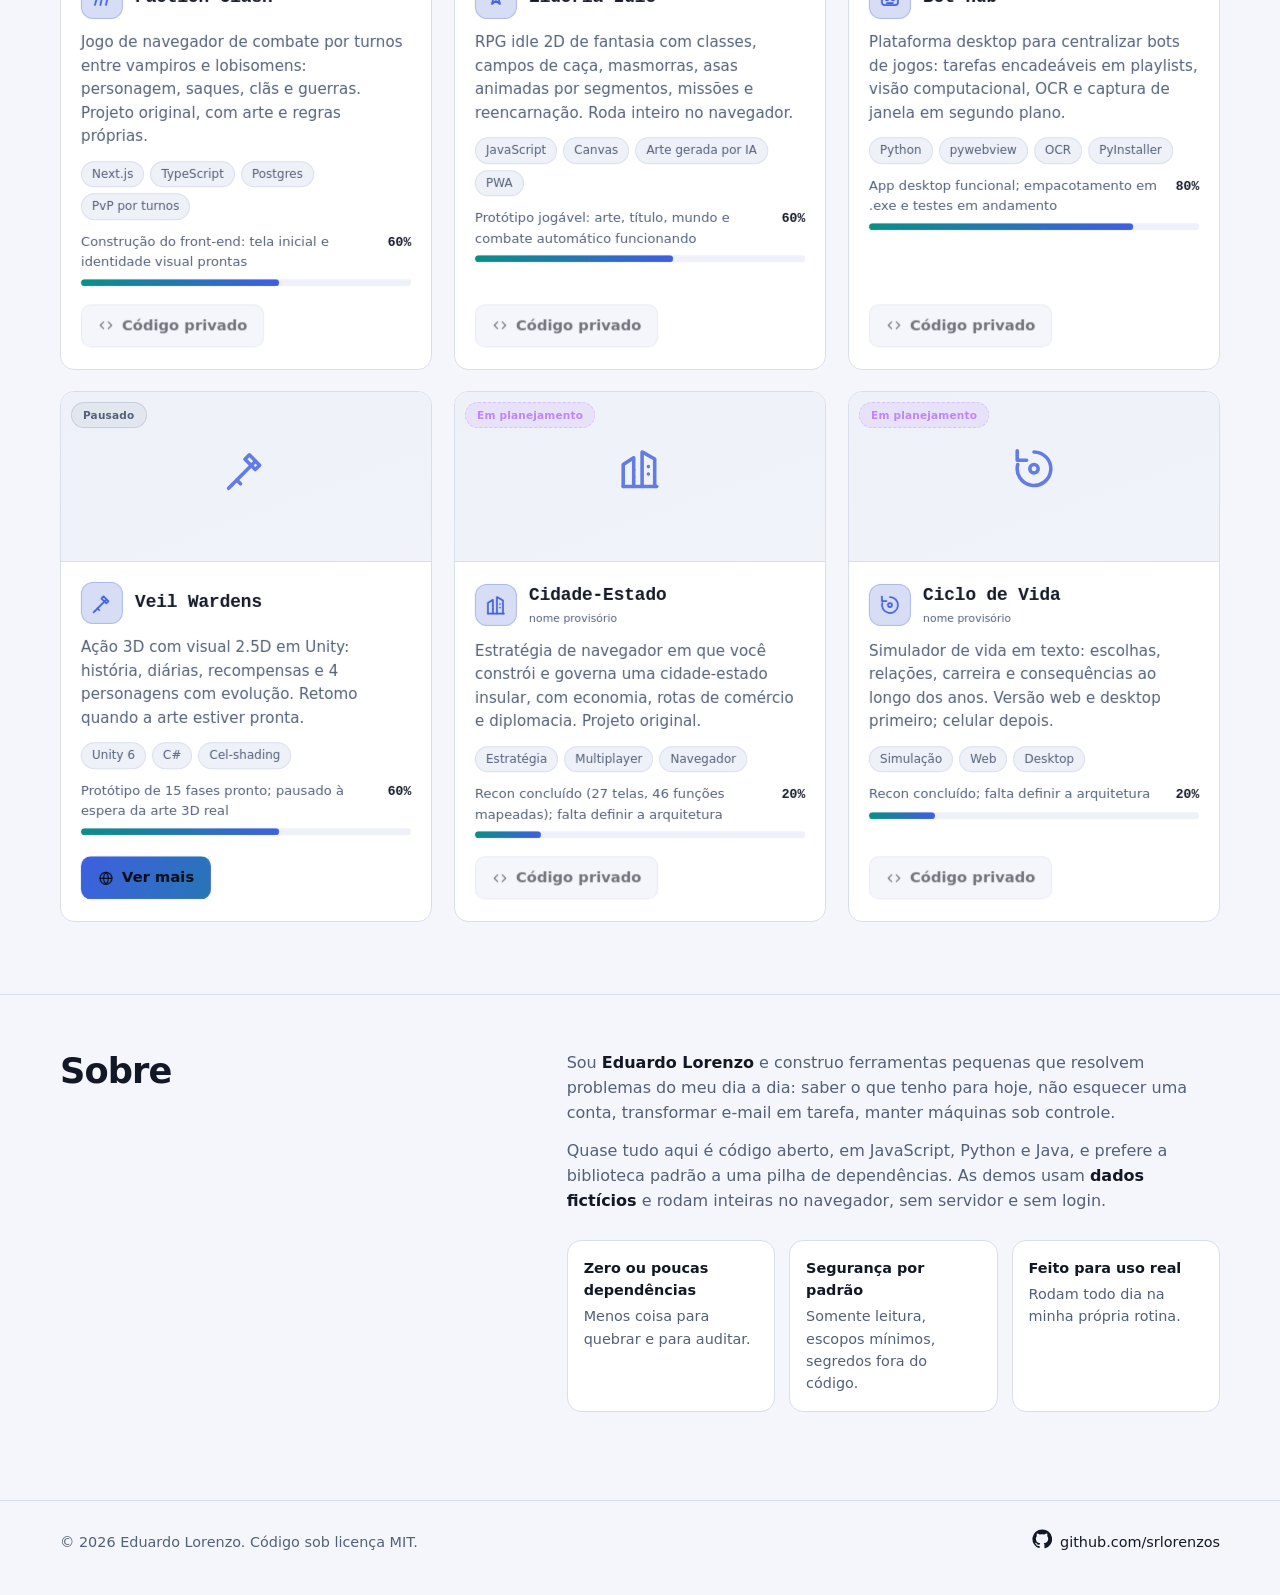
==== commit 761c13b9: "feat: seção Em construção, 4 projetos novos, tilt 3D e fluidez iOS" ====
--- a/index.html
+++ b/index.html
@@ -31,6 +31,7 @@
       </a>
       <nav aria-label="Principal">
         <a class="lnk" href="#projetos">Projetos</a>
+        <a class="lnk" href="#construcao">Em construção</a>
         <a class="lnk" href="#sobre">Sobre</a>
         <a class="lnk" href="https://github.com/srlorenzos" target="_blank" rel="noopener">GitHub</a>
         <button type="button" class="btn-icone" id="tema" aria-label="Alternar tema claro e escuro"></button>
@@ -64,6 +65,17 @@
       </div>
     </section>
 
+    <section class="constru" id="construcao" aria-labelledby="t-constru">
+      <div class="container">
+        <div class="filtros">
+          <h2 id="t-constru">Em construção</h2>
+          <div class="abas" role="group" aria-label="Filtrar por status" id="abas-cc"></div>
+          <p class="contagem" id="contagem-cc" role="status" aria-live="polite"></p>
+        </div>
+        <div class="grade grade-cc" id="grade-cc"></div>
+      </div>
+    </section>
+
     <section class="sobre" id="sobre" aria-labelledby="t-sobre">
       <div class="container cols">
         <h2 id="t-sobre">Sobre</h2>
--- a/assets/home.css
+++ b/assets/home.css
@@ -10,8 +10,14 @@
 .logo { display: inline-flex; align-items: center; gap: 10px; font-weight: 700; color: var(--texto); text-decoration: none; letter-spacing: -.01em; }
 .logo svg { width: 28px; height: 28px; }
 .topo nav { margin-left: auto; display: flex; gap: 6px; align-items: center; }
-.topo nav a.lnk { color: var(--texto-2); text-decoration: none; padding: 6px 12px; border-radius: 999px; font-size: .92rem; }
+.topo nav a.lnk { position: relative; color: var(--texto-2); text-decoration: none; padding: 6px 12px; border-radius: 999px; font-size: .92rem; transition: color .2s; }
+.topo nav a.lnk::after { content: ""; position: absolute; left: 12px; right: 12px; bottom: 2px; height: 2px; border-radius: 2px; background: linear-gradient(90deg, var(--destaque), var(--destaque-2)); transform: scaleX(0); transform-origin: center; transition: transform .3s cubic-bezier(.2,.7,.2,1); }
 .topo nav a.lnk:hover { color: var(--texto); background: var(--superficie); }
+.topo nav a.lnk:hover::after, .topo nav a.lnk:focus-visible::after { transform: scaleX(1); }
+.logo { transition: transform .3s cubic-bezier(.2,.7,.2,1); }
+.logo:hover { transform: translateY(-1px); }
+.logo svg, .logo img { transition: transform .4s cubic-bezier(.2,.7,.2,1); }
+.logo:hover svg, .logo:hover img { transform: rotate(-12deg) scale(1.08); }
 .btn-icone { display: inline-grid; place-items: center; width: 38px; height: 38px; border-radius: 50%; border: 1px solid var(--borda); background: var(--superficie); color: var(--texto); cursor: pointer; transition: border-color .2s, transform .2s; }
 .btn-icone:hover { border-color: var(--destaque); transform: rotate(12deg); }
 @media (max-width: 560px) { .topo nav a.lnk { display: none; } }
@@ -45,16 +51,39 @@
 .aba[aria-pressed="true"] { background: var(--superficie-2); color: var(--texto); box-shadow: inset 0 0 0 1px var(--borda); }
 .contagem { color: var(--texto-2); font-size: .88rem; width: 100%; margin: -8px 0 0; min-height: 1.4em; }
 
+section[id] { scroll-margin-top: 72px; }
+
 /* ---------- grid de cards ---------- */
 .grade { display: grid; grid-template-columns: repeat(auto-fill, minmax(min(100%, 340px), 1fr)); gap: 22px; }
-.card { --mx: 50%; --my: 0%; position: relative; display: flex; flex-direction: column; background: var(--superficie); border: 1px solid var(--borda); border-radius: var(--raio); transition: transform .35s cubic-bezier(.2,.7,.2,1), box-shadow .35s; }
+.card {
+  --mx: 50%; --my: 0%; --rx: 0deg; --ry: 0deg;
+  position: relative; display: flex; flex-direction: column;
+  background: var(--superficie); border: 1px solid var(--borda); border-radius: var(--raio);
+  transform: perspective(1000px) rotateX(var(--rx)) rotateY(var(--ry)) translateY(0) translateZ(0);
+  transform-style: preserve-3d;
+  transition: transform .3s cubic-bezier(.2,.7,.2,1), box-shadow .35s;
+  will-change: transform;
+}
 .card[hidden] { display: none; }
 .card::before { content: ""; position: absolute; inset: -1px; border-radius: inherit; padding: 1.5px; background: radial-gradient(260px circle at var(--mx) var(--my), var(--destaque), var(--destaque-2) 45%, transparent 75%); -webkit-mask: linear-gradient(#000 0 0) content-box, linear-gradient(#000 0 0); -webkit-mask-composite: xor; mask: linear-gradient(#000 0 0) content-box exclude, linear-gradient(#000 0 0); mask-composite: exclude; opacity: 0; transition: opacity .3s; pointer-events: none; }
 .card::after { content: ""; position: absolute; inset: 0; border-radius: inherit; background: radial-gradient(420px circle at var(--mx) var(--my), color-mix(in srgb, var(--destaque) 10%, transparent), transparent 60%); opacity: 0; transition: opacity .3s; pointer-events: none; }
-.card:hover, .card:focus-within { transform: translateY(-6px); box-shadow: var(--sombra); }
+.card:hover, .card:focus-within { transform: perspective(1000px) rotateX(var(--rx)) rotateY(var(--ry)) translateY(-6px) translateZ(0); box-shadow: var(--sombra); }
 .card:hover::before, .card:focus-within::before, .card:hover::after, .card:focus-within::after { opacity: 1; }
-.card-preview { position: relative; height: 188px; overflow: hidden; border-radius: calc(var(--raio) - 1px) calc(var(--raio) - 1px) 0 0; background: linear-gradient(160deg, var(--superficie-2), color-mix(in srgb, var(--superficie-2) 60%, var(--fundo))); border-bottom: 1px solid var(--borda); display: grid; place-items: center; }
-.card-preview > .pv { transition: transform .5s cubic-bezier(.2,.7,.2,1); }
+.card-corpo, .card-preview { transform: translateZ(1px); }
+.card-preview {
+  position: relative; height: 188px; overflow: hidden;
+  border-radius: calc(var(--raio) - 1px) calc(var(--raio) - 1px) 0 0;
+  background: linear-gradient(160deg, var(--superficie-2), color-mix(in srgb, var(--superficie-2) 60%, var(--fundo)));
+  border-bottom: 1px solid var(--borda); display: grid; place-items: center;
+}
+.card-preview::before {
+  content: ""; position: absolute; inset: 0;
+  background-image: linear-gradient(var(--borda) 1px, transparent 1px), linear-gradient(90deg, var(--borda) 1px, transparent 1px);
+  background-size: 22px 22px; opacity: .22;
+  mask-image: radial-gradient(ellipse 85% 85% at 50% 40%, #000, transparent 78%);
+  -webkit-mask-image: radial-gradient(ellipse 85% 85% at 50% 40%, #000, transparent 78%);
+}
+.card-preview > .pv { position: relative; transition: transform .5s cubic-bezier(.2,.7,.2,1); }
 .card:hover .card-preview > .pv, .card:focus-within .card-preview > .pv { transform: scale(1.06); }
 .card-corpo { padding: 20px 20px 22px; display: flex; flex-direction: column; gap: 12px; flex: 1; position: relative; z-index: 1; }
 .card-cab { display: flex; align-items: center; gap: 12px; }
@@ -170,4 +199,99 @@
 .pv-q-linha em { font-style: normal; width: 40px; text-align: right; }
 .pv-q-linha .c { color: #22c55e; } .pv-q-linha .v { color: #f43f5e; }
 
+.pv-coubeapp { width: 208px; display: grid; gap: 7px; background: var(--superficie); border: 1px solid var(--borda); border-radius: 10px; padding: 10px 12px; }
+.pv-ca-top { display: flex; align-items: center; gap: 9px; color: var(--destaque); padding-bottom: 4px; border-bottom: 1px solid var(--borda); margin-bottom: 2px; }
+.pv-ca-top b { color: var(--texto); font-size: 12px; font-weight: 700; }
+.pv-ca-row { display: flex; align-items: center; justify-content: space-between; gap: 8px; font-size: 10.5px; color: var(--texto-2); }
+.pv-ca-row span { overflow: hidden; text-overflow: ellipsis; white-space: nowrap; }
+.pv-ca-row em { font-style: normal; font-family: var(--mono); font-size: 10px; color: var(--texto-2); flex: none; }
+.pv-ca-row em.up { color: #34d399; font-weight: 700; }
+.pv-ca-row.ok em { color: #34d399; }
+.pv-ca-row.pendente em { color: #fbbf24; }
+.pv-ca-row.fora span { text-decoration: line-through; opacity: .7; }
+.pv-ca-row.fora em { color: var(--perigo); }
+.pv-ca-bar { height: 5px; border-radius: 4px; background: var(--superficie-2); overflow: hidden; margin-top: 2px; }
+.pv-ca-bar i { display: block; height: 100%; background: linear-gradient(90deg, var(--perigo), #fb923c); transform-origin: left; animation: ca-limpa 2.6s ease-in-out infinite; }
+@keyframes ca-limpa { 0%, 15% { transform: scaleX(1); } 55%, 100% { transform: scaleX(.18); } }
+.pv-gauge { width: 150px; height: 85px; display: block; margin: 0 auto; }
+.pv-escudo-radar { position: relative; display: grid; place-items: center; height: 60px; }
+.pv-pulso { position: absolute; width: 56px; height: 56px; border-radius: 50%; border: 2px solid #34d399; opacity: 0; animation: pulso-radar 2.4s ease-out infinite; }
+@keyframes pulso-radar { 0% { transform: scale(.6); opacity: .7; } 100% { transform: scale(1.5); opacity: 0; } }
+
+.pv-veil { width: 224px; position: relative; display: grid; }
+.pv-veil svg { width: 100%; height: auto; border-radius: 8px; }
+.pv-veil-selo { position: absolute; left: 10px; bottom: 10px; font-size: 9.5px; letter-spacing: .03em; color: #eaf6ff; background: rgb(10 13 22 / .55); border: 1px solid rgb(124 199 255 / .4); border-radius: 999px; padding: 3px 10px; backdrop-filter: blur(2px); }
+
+/* ---------- mais vida nos cards ---------- */
+.icone { transition: transform .35s cubic-bezier(.2,.7,.2,1), background .25s, color .25s; }
+.card:hover .icone, .card:focus-within .icone { transform: rotate(-8deg) scale(1.1); background: color-mix(in srgb, var(--destaque) 26%, var(--superficie-2)); }
+.tags li { transition: transform .2s, border-color .2s, color .2s; }
+.card:hover .tags li, .card:focus-within .tags li { border-color: color-mix(in srgb, var(--destaque) 45%, var(--borda)); }
+.tags li:hover { transform: translateY(-2px); color: var(--texto); }
+
+@media (prefers-reduced-motion: reduce) {
+  .pv-ca-bar i, .pv-pulso { animation: none; }
+}
+
+.pv-sentinela { width: 208px; display: grid; gap: 6px; }
+.pv-sent-row { display: flex; align-items: center; gap: 8px; font-size: 10px; color: var(--texto-2); }
+.pv-sent-row span { flex: 1; overflow: hidden; text-overflow: ellipsis; white-space: nowrap; font-family: var(--mono); }
+.pv-sent-row em { font-style: normal; color: #34d399; font-family: var(--mono); }
+.pv-sent-row u { width: 7px; height: 7px; border-radius: 50%; flex: none; background: #34d399; box-shadow: 0 0 7px #34d399; }
+.pv-sent-foot { font-size: 9px; color: var(--texto-2); opacity: .75; margin-top: 2px; }
+
+.pv-valida { width: 208px; display: grid; gap: 7px; }
+.pv-valida-row { display: flex; align-items: center; justify-content: space-between; gap: 8px; background: var(--superficie); border: 1px solid var(--borda); border-radius: 8px; padding: 6px 10px; font-size: 10.5px; }
+.pv-valida-row span { color: var(--texto-2); }
+.pv-valida-row code { font-family: var(--mono); font-size: 10px; }
+.pv-valida-row.ok code { color: #34d399; }
+.pv-valida-row.erro code { color: var(--perigo); text-decoration: line-through; }
+
+.pv-infra { width: 208px; display: grid; gap: 8px; }
+.pv-infra-row { display: flex; align-items: center; gap: 10px; font-size: 10px; color: var(--texto-2); }
+.pv-infra-row span { width: 46px; flex: none; }
+.pv-infra-row i { flex: 1; height: 6px; border-radius: 4px; background: var(--superficie-2); position: relative; overflow: hidden; }
+.pv-infra-row i::after { content: ""; position: absolute; inset: 0; width: var(--p); background: linear-gradient(90deg, var(--destaque-2), var(--destaque)); border-radius: inherit; }
+.pv-infra-foot { font-size: 9px; color: var(--texto-2); opacity: .75; }
+
+.pv-wand { width: 208px; display: grid; gap: 8px; justify-items: center; }
+.pv-wand svg { width: 100%; height: auto; }
+.pv-wand-tag { font-size: 10px; color: var(--texto-2); }
+
+/* ---------- seção "em construção" ---------- */
+.constru { padding: 8px 0 72px; border-top: 1px solid var(--borda); }
+.grade-cc { display: grid; grid-template-columns: repeat(auto-fill, minmax(min(100%, 320px), 1fr)); gap: 22px; }
+.cc-media { position: relative; height: 170px; overflow: hidden; border-radius: calc(var(--raio) - 1px) calc(var(--raio) - 1px) 0 0; background: linear-gradient(160deg, var(--superficie-2), color-mix(in srgb, var(--superficie-2) 60%, var(--fundo))); border-bottom: 1px solid var(--borda); display: grid; place-items: center; }
+.cc-media img { width: 100%; height: 100%; object-fit: cover; transition: transform .4s cubic-bezier(.2,.7,.2,1); }
+.cc-card:hover .cc-media img, .cc-card:focus-within .cc-media img { transform: scale(1.06); }
+.cc-media-icone { color: var(--destaque); opacity: .8; transform: scale(2.1); }
+.cc-selo { position: absolute; top: 10px; left: 10px; font-size: 10.5px; font-weight: 700; letter-spacing: .02em; padding: 4px 11px; border-radius: 999px; backdrop-filter: blur(3px); border: 1px solid transparent; }
+.cc-selo-construcao { color: #60a5fa; background: rgb(96 165 250 / .14); border-color: rgb(96 165 250 / .35); }
+.cc-selo-alpha { color: #fbbf24; background: rgb(251 191 36 / .14); border-color: rgb(251 191 36 / .35); }
+.cc-selo-pausado { color: var(--texto-2); background: rgb(148 163 184 / .14); border-color: rgb(148 163 184 / .35); }
+.cc-selo-planejamento { color: #c084fc; background: rgb(192 132 252 / .14); border-color: rgb(192 132 252 / .35); border-style: dashed; }
+.cc-nota { display: block; font-family: var(--fonte, inherit); font-size: .68rem; font-weight: 500; color: var(--texto-2); letter-spacing: 0; text-transform: none; margin-top: 1px; }
+.cc-fase { display: grid; gap: 6px; }
+.cc-fase-topo { display: flex; align-items: baseline; justify-content: space-between; gap: 10px; font-size: .82rem; color: var(--texto-2); }
+.cc-fase-topo b { font-family: var(--mono); color: var(--texto); font-weight: 700; }
+.cc-barra { height: 7px; border-radius: 5px; background: var(--superficie-2); overflow: hidden; }
+.cc-barra i { display: block; height: 100%; width: 0%; border-radius: inherit; background: linear-gradient(90deg, var(--destaque-2), var(--destaque)); transition: width .9s cubic-bezier(.2,.7,.2,1); }
+
+/* ---------- fluidez estilo iOS: toque com escala + brilho ---------- */
+.btn, .chip, .aba, .btn-icone, .tags li, .cc-selo {
+  transition: transform .18s cubic-bezier(.34,1.56,.64,1), filter .18s ease, border-color .2s, background .2s, color .2s;
+}
+.btn:active, .chip:active, .aba:active, .btn-icone:active {
+  transform: scale(.96);
+  filter: brightness(1.12);
+}
+.card, .cc-card { transition: transform .22s cubic-bezier(.34,1.56,.64,1), box-shadow .3s; }
+@media (hover: none) {
+  .card:active, .cc-card:active { transform: scale(.98) translateY(-2px); }
+}
+
+@media (prefers-reduced-motion: reduce) {
+  .pv-ca-bar i, .pv-pulso, .cc-barra i { animation: none; transition: none; }
+}
+
 @media (max-width: 420px) { .acoes .btn { flex: 1; } }
